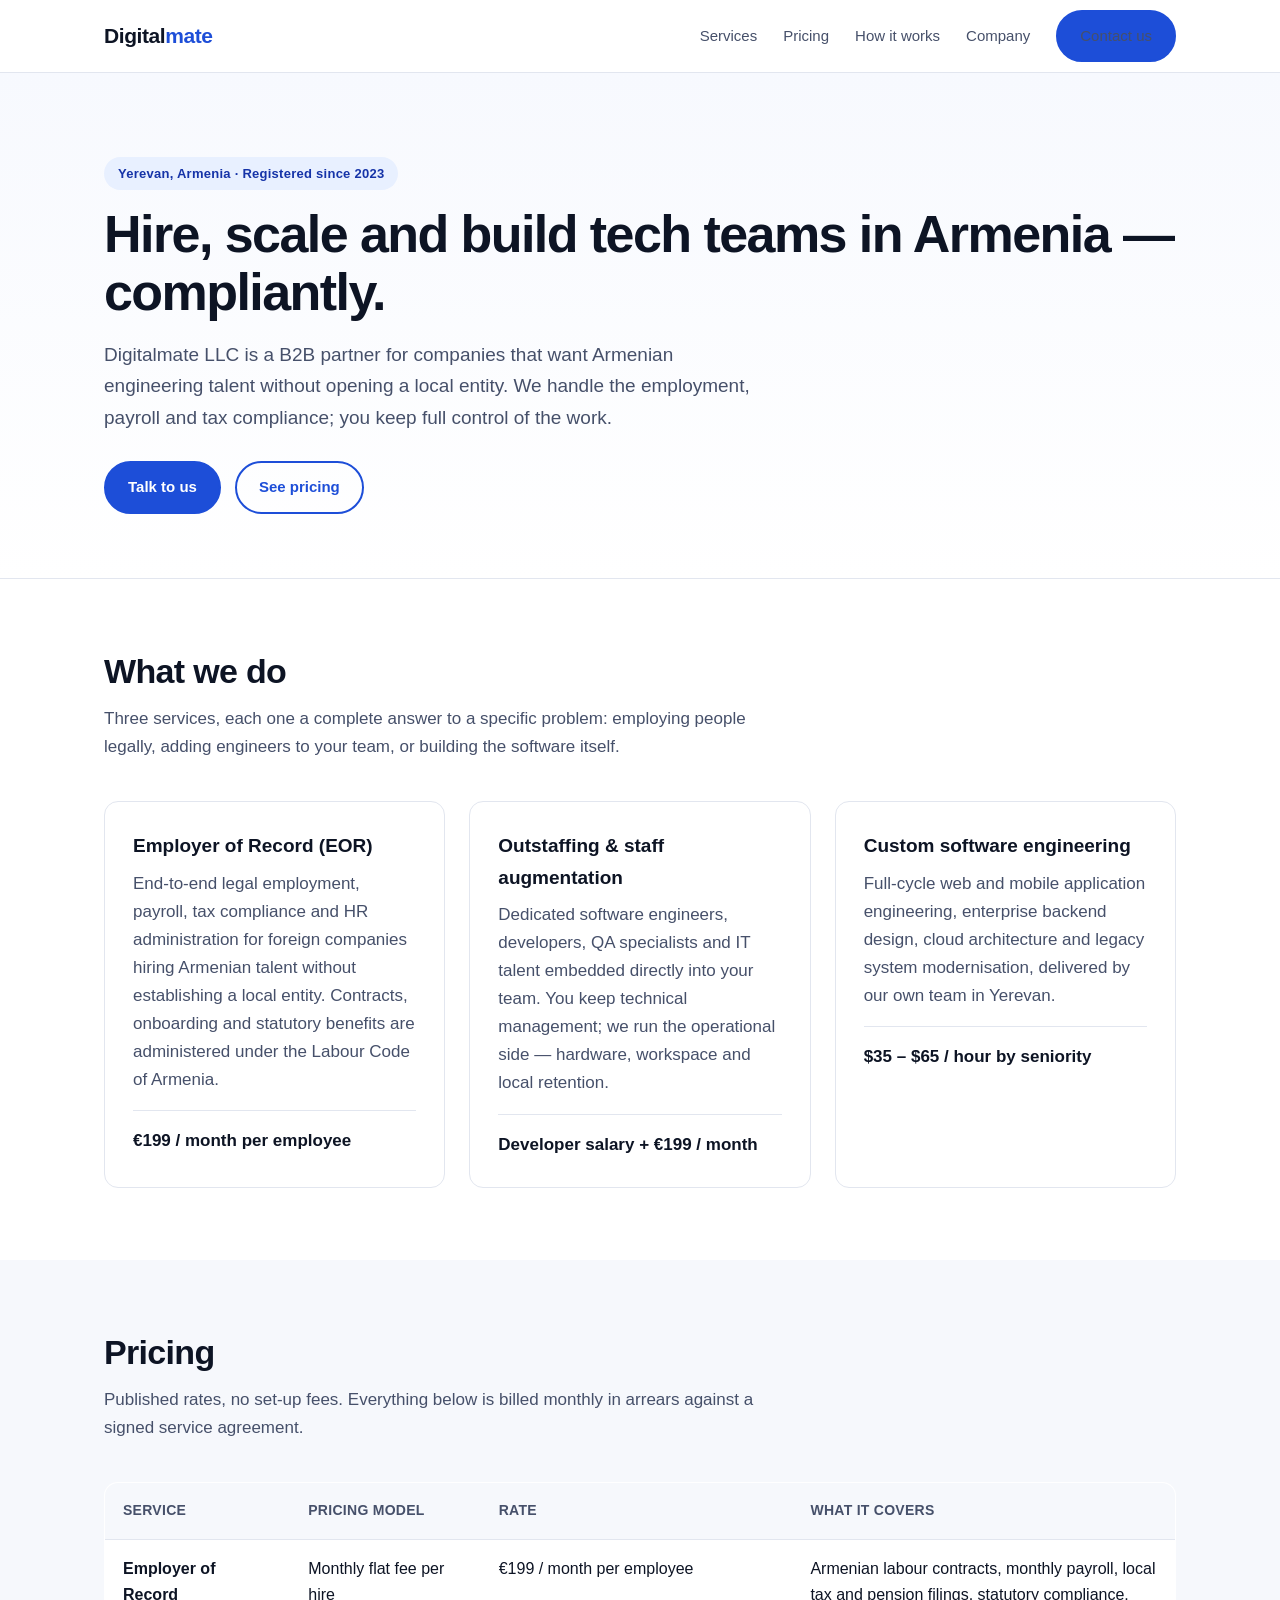
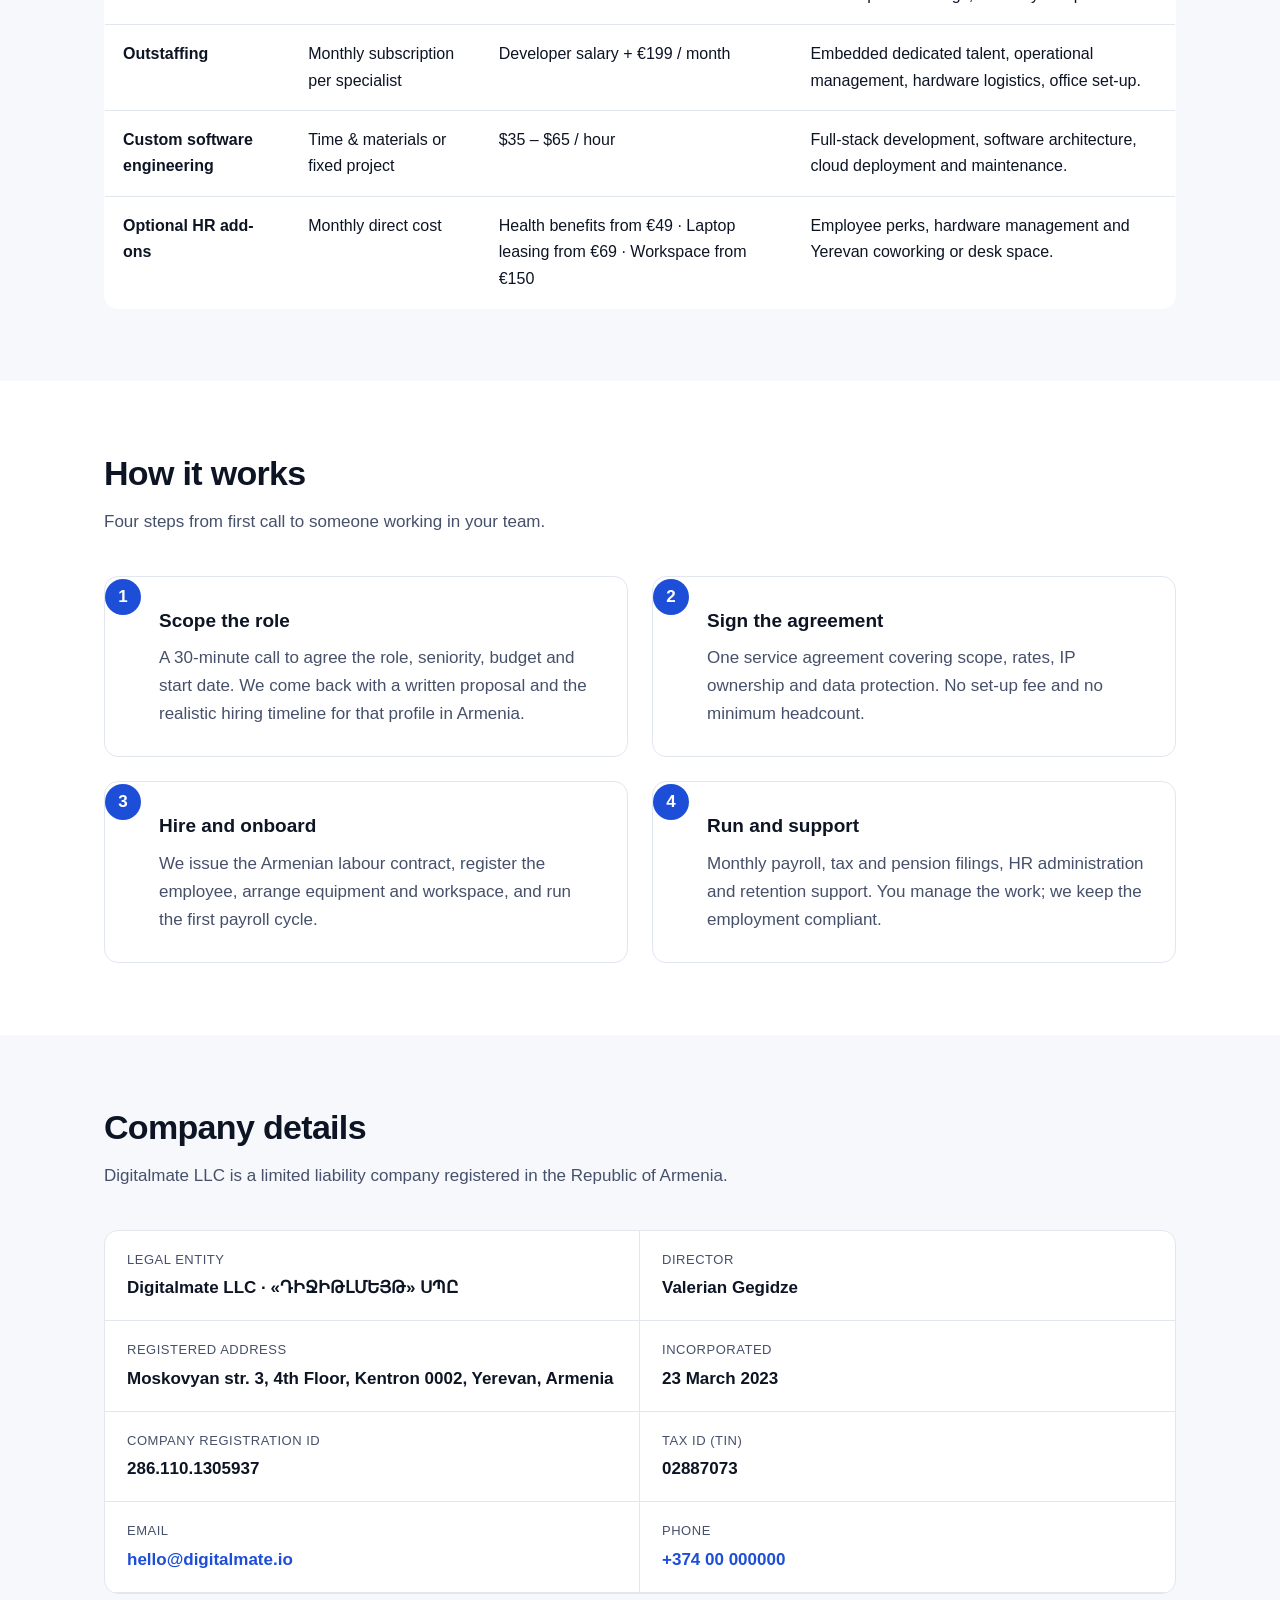
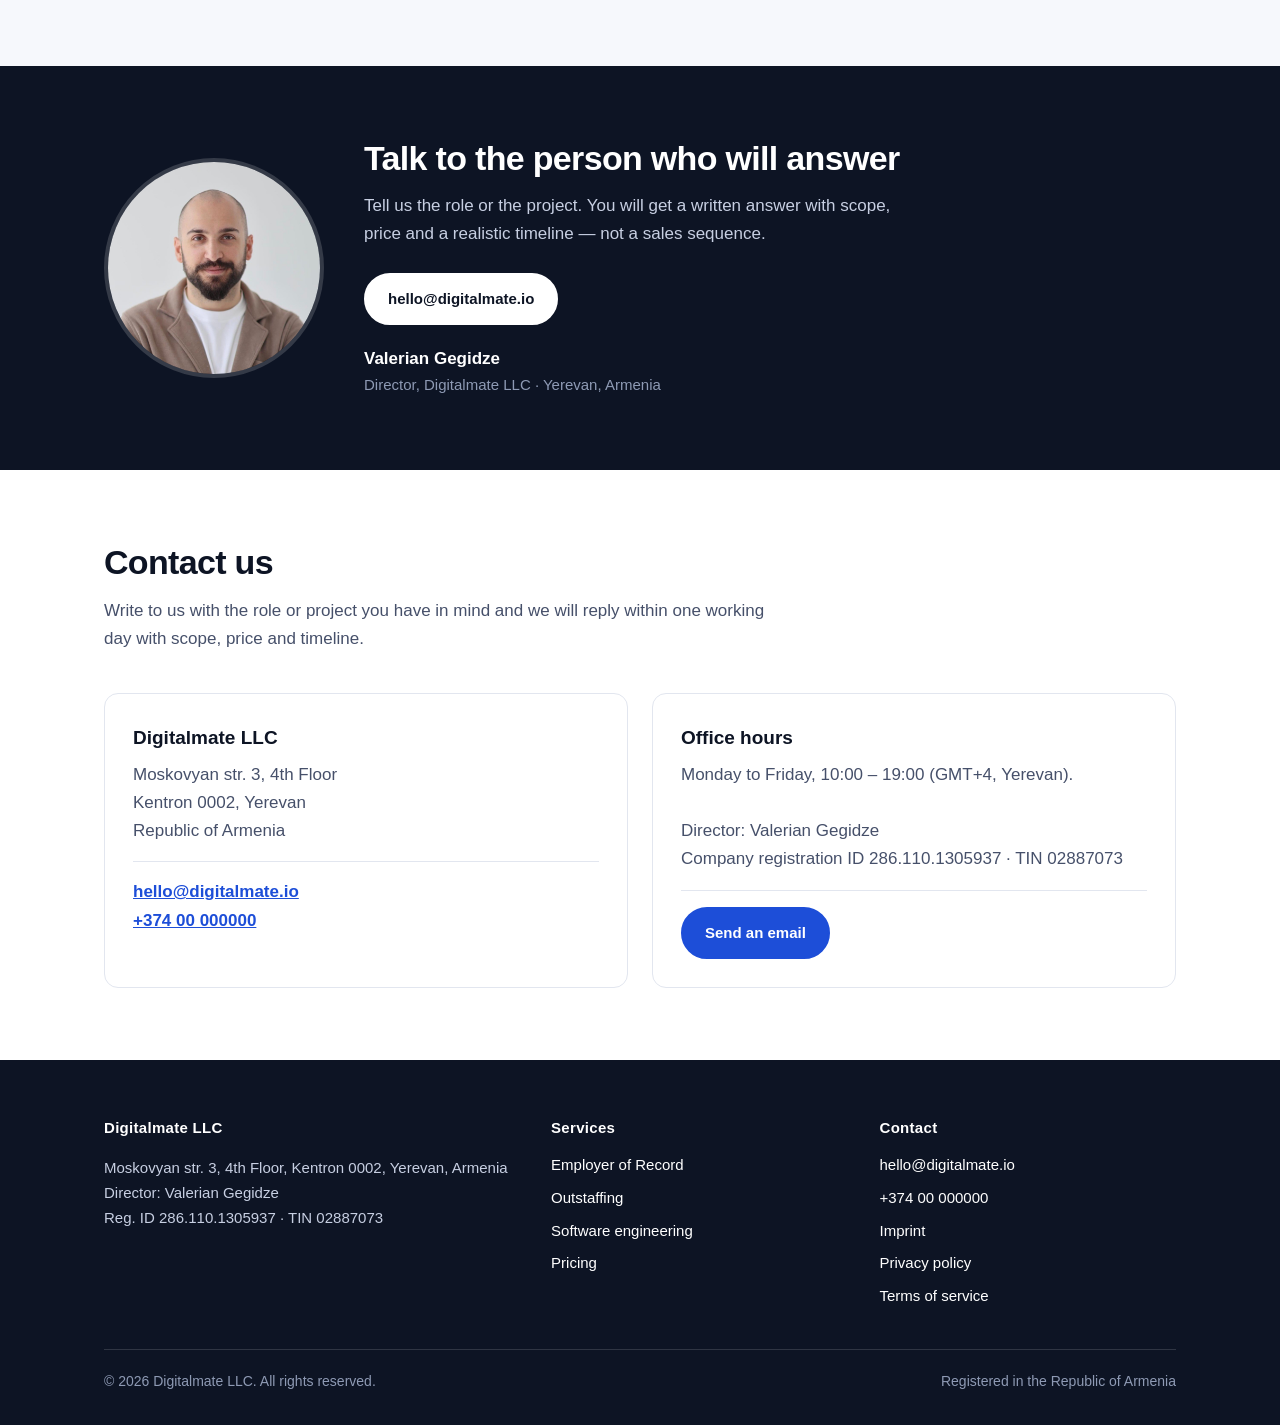
==== index.html @ 42991a8d "Digitalmate LLC website — preview build Static site: home (services, pricing, process, company detai" ====
<!DOCTYPE html>
<html lang="en">
<head>
<meta charset="utf-8">
<meta name="viewport" content="width=device-width, initial-scale=1">
<title>Digitalmate LLC — Hire and build tech teams in Armenia | EOR, outstaffing, software engineering</title>
<meta name="description" content="Digitalmate LLC is an Armenian B2B partner for Employer of Record, outstaffing and custom software engineering. Registered in Yerevan, Armenia. Reg. ID 286.110.1305937.">
<link rel="canonical" href="https://digitalmate.io/">
<meta property="og:title" content="Digitalmate LLC — Hire and build tech teams in Armenia">
<meta property="og:description" content="Employer of Record, outstaffing and custom software engineering from Yerevan, Armenia.">
<meta property="og:url" content="https://digitalmate.io/">
<meta property="og:type" content="website">
<!-- PREVIEW ONLY: remove the next line before the site goes live on digitalmate.io -->
<meta name="robots" content="noindex, nofollow">
<link rel="stylesheet" href="styles.css">
<script type="application/ld+json">
{
  "@context": "https://schema.org",
  "@type": "Organization",
  "name": "Digitalmate LLC",
  "alternateName": "«ԴԻՋԻԹԼՄԵՅԹ» ՍՊԸ",
  "url": "https://digitalmate.io/",
  "email": "hello@digitalmate.io",
  "telephone": "+374 00 000000",
  "taxID": "02887073",
  "foundingDate": "2023-03-23",
  "address": {
    "@type": "PostalAddress",
    "streetAddress": "Moskovyan str. 3, 4th Floor",
    "addressLocality": "Yerevan",
    "addressRegion": "Kentron",
    "postalCode": "0002",
    "addressCountry": "AM"
  },
  "founder": { "@type": "Person", "name": "Valerian Gegidze" }
}
</script>
</head>
<body>

<header class="site-header">
  <div class="wrap">
    <a class="logo" href="/">Digital<span>mate</span></a>
    <nav class="nav">
      <a href="#services">Services</a>
      <a href="#pricing">Pricing</a>
      <a href="#how">How it works</a>
      <a href="#company">Company</a>
      <a class="btn" href="#contact">Contact us</a>
    </nav>
  </div>
</header>

<main>

  <section class="hero">
    <div class="wrap">
      <span class="eyebrow">Yerevan, Armenia · Registered since 2023</span>
      <h1>Hire, scale and build tech teams in Armenia — compliantly.</h1>
      <p class="lede">
        Digitalmate LLC is a B2B partner for companies that want Armenian engineering talent without
        opening a local entity. We handle the employment, payroll and tax compliance; you keep full
        control of the work.
      </p>
      <div class="hero-actions">
        <a class="btn" href="#contact">Talk to us</a>
        <a class="btn btn-ghost" href="#pricing">See pricing</a>
      </div>
    </div>
  </section>

  <section id="services">
    <div class="wrap">
      <h2>What we do</h2>
      <p class="section-intro">
        Three services, each one a complete answer to a specific problem: employing people legally,
        adding engineers to your team, or building the software itself.
      </p>

      <div class="grid">
        <article class="card">
          <h3>Employer of Record (EOR)</h3>
          <p>
            End-to-end legal employment, payroll, tax compliance and HR administration for foreign
            companies hiring Armenian talent without establishing a local entity. Contracts,
            onboarding and statutory benefits are administered under the Labour Code of Armenia.
          </p>
          <span class="price">€199 / month per employee</span>
        </article>

        <article class="card">
          <h3>Outstaffing &amp; staff augmentation</h3>
          <p>
            Dedicated software engineers, developers, QA specialists and IT talent embedded directly
            into your team. You keep technical management; we run the operational side — hardware,
            workspace and local retention.
          </p>
          <span class="price">Developer salary + €199 / month</span>
        </article>

        <article class="card">
          <h3>Custom software engineering</h3>
          <p>
            Full-cycle web and mobile application engineering, enterprise backend design, cloud
            architecture and legacy system modernisation, delivered by our own team in Yerevan.
          </p>
          <span class="price">$35 – $65 / hour by seniority</span>
        </article>
      </div>
    </div>
  </section>

  <section id="pricing" class="soft">
    <div class="wrap">
      <h2>Pricing</h2>
      <p class="section-intro">
        Published rates, no set-up fees. Everything below is billed monthly in arrears against a
        signed service agreement.
      </p>

      <div class="table-scroll">
        <table>
          <thead>
            <tr>
              <th>Service</th>
              <th>Pricing model</th>
              <th>Rate</th>
              <th>What it covers</th>
            </tr>
          </thead>
          <tbody>
            <tr>
              <td><strong>Employer of Record</strong></td>
              <td>Monthly flat fee per hire</td>
              <td>€199 / month per employee</td>
              <td>Armenian labour contracts, monthly payroll, local tax and pension filings, statutory compliance.</td>
            </tr>
            <tr>
              <td><strong>Outstaffing</strong></td>
              <td>Monthly subscription per specialist</td>
              <td>Developer salary + €199 / month</td>
              <td>Embedded dedicated talent, operational management, hardware logistics, office set-up.</td>
            </tr>
            <tr>
              <td><strong>Custom software engineering</strong></td>
              <td>Time &amp; materials or fixed project</td>
              <td>$35 – $65 / hour</td>
              <td>Full-stack development, software architecture, cloud deployment and maintenance.</td>
            </tr>
            <tr>
              <td><strong>Optional HR add-ons</strong></td>
              <td>Monthly direct cost</td>
              <td>Health benefits from €49 · Laptop leasing from €69 · Workspace from €150</td>
              <td>Employee perks, hardware management and Yerevan coworking or desk space.</td>
            </tr>
          </tbody>
        </table>
      </div>
    </div>
  </section>

  <section id="how">
    <div class="wrap">
      <h2>How it works</h2>
      <p class="section-intro">Four steps from first call to someone working in your team.</p>

      <div class="grid grid-2 steps">
        <article class="card step">
          <h3>Scope the role</h3>
          <p>A 30-minute call to agree the role, seniority, budget and start date. We come back with a written proposal and the realistic hiring timeline for that profile in Armenia.</p>
        </article>
        <article class="card step">
          <h3>Sign the agreement</h3>
          <p>One service agreement covering scope, rates, IP ownership and data protection. No set-up fee and no minimum headcount.</p>
        </article>
        <article class="card step">
          <h3>Hire and onboard</h3>
          <p>We issue the Armenian labour contract, register the employee, arrange equipment and workspace, and run the first payroll cycle.</p>
        </article>
        <article class="card step">
          <h3>Run and support</h3>
          <p>Monthly payroll, tax and pension filings, HR administration and retention support. You manage the work; we keep the employment compliant.</p>
        </article>
      </div>
    </div>
  </section>

  <section id="company" class="soft">
    <div class="wrap">
      <h2>Company details</h2>
      <p class="section-intro">
        Digitalmate LLC is a limited liability company registered in the Republic of Armenia.
      </p>

      <div class="details">
        <div>
          <span class="label">Legal entity</span>
          <span class="value">Digitalmate LLC · «ԴԻՋԻԹԼՄԵՅԹ» ՍՊԸ</span>
        </div>
        <div>
          <span class="label">Director</span>
          <span class="value">Valerian Gegidze</span>
        </div>
        <div>
          <span class="label">Registered address</span>
          <span class="value">Moskovyan str. 3, 4th Floor, Kentron 0002, Yerevan, Armenia</span>
        </div>
        <div>
          <span class="label">Incorporated</span>
          <span class="value">23 March 2023</span>
        </div>
        <div>
          <span class="label">Company registration ID</span>
          <span class="value">286.110.1305937</span>
        </div>
        <div>
          <span class="label">Tax ID (TIN)</span>
          <span class="value">02887073</span>
        </div>
        <div>
          <span class="label">Email</span>
          <span class="value"><a href="mailto:hello@digitalmate.io">hello@digitalmate.io</a></span>
        </div>
        <div>
          <span class="label">Phone</span>
          <span class="value"><a href="tel:+37400000000">+374 00 000000</a></span>
        </div>
      </div>
    </div>
  </section>

  <section class="cta-band">
    <div class="wrap">
      <img class="cta-photo" src="images/valerian-gegidze.jpg"
           alt="Valerian Gegidze, Director of Digitalmate LLC" width="220" height="220">
      <div>
        <h2>Talk to the person who will answer</h2>
        <p>
          Tell us the role or the project. You will get a written answer with scope, price and a
          realistic timeline — not a sales sequence.
        </p>
        <a class="btn" href="mailto:hello@digitalmate.io">hello@digitalmate.io</a>
        <div class="cta-person">
          <strong>Valerian Gegidze</strong>
          Director, Digitalmate LLC · Yerevan, Armenia
        </div>
      </div>
    </div>
  </section>

  <section id="contact">
    <div class="wrap">
      <h2>Contact us</h2>
      <p class="section-intro">
        Write to us with the role or project you have in mind and we will reply within one working
        day with scope, price and timeline.
      </p>

      <div class="grid grid-2">
        <article class="card">
          <h3>Digitalmate LLC</h3>
          <p>
            Moskovyan str. 3, 4th Floor<br>
            Kentron 0002, Yerevan<br>
            Republic of Armenia
          </p>
          <span class="price">
            <a href="mailto:hello@digitalmate.io">hello@digitalmate.io</a><br>
            <a href="tel:+37400000000">+374 00 000000</a>
          </span>
        </article>
        <article class="card">
          <h3>Office hours</h3>
          <p>
            Monday to Friday, 10:00 – 19:00 (GMT+4, Yerevan).<br><br>
            Director: Valerian Gegidze<br>
            Company registration ID 286.110.1305937 · TIN 02887073
          </p>
          <span class="price"><a class="btn" href="mailto:hello@digitalmate.io">Send an email</a></span>
        </article>
      </div>
    </div>
  </section>

</main>

<footer class="site-footer">
  <div class="wrap">
    <div class="footer-grid">
      <div>
        <h4>Digitalmate LLC</h4>
        <p>
          Moskovyan str. 3, 4th Floor, Kentron 0002, Yerevan, Armenia<br>
          Director: Valerian Gegidze<br>
          Reg. ID 286.110.1305937 · TIN 02887073
        </p>
      </div>
      <div>
        <h4>Services</h4>
        <ul>
          <li><a href="#services">Employer of Record</a></li>
          <li><a href="#services">Outstaffing</a></li>
          <li><a href="#services">Software engineering</a></li>
          <li><a href="#pricing">Pricing</a></li>
        </ul>
      </div>
      <div>
        <h4>Contact</h4>
        <ul>
          <li><a href="mailto:hello@digitalmate.io">hello@digitalmate.io</a></li>
          <li><a href="tel:+37400000000">+374 00 000000</a></li>
          <li><a href="imprint.html">Imprint</a></li>
          <li><a href="privacy.html">Privacy policy</a></li>
          <li><a href="terms.html">Terms of service</a></li>
        </ul>
      </div>
    </div>
    <div class="footer-bottom">
      <span>© 2026 Digitalmate LLC. All rights reserved.</span>
      <span>Registered in the Republic of Armenia</span>
    </div>
  </div>
</footer>

</body>
</html>
---- styles.css ----
/* Digitalmate LLC — static site
   One stylesheet, no frameworks, no build step. */

:root {
  --ink: #0d1424;
  --ink-soft: #46506a;
  --line: #e2e6ef;
  --bg: #ffffff;
  --bg-soft: #f6f8fc;
  --brand: #1d4ed8;
  --brand-dark: #1533a8;
  --accent: #0ea5a3;
  --radius: 14px;
  --wrap: 1120px;
}

* { box-sizing: border-box; }

html { scroll-behavior: smooth; }

body {
  margin: 0;
  background: var(--bg);
  color: var(--ink);
  font-family: -apple-system, BlinkMacSystemFont, "Segoe UI", Roboto, Helvetica, Arial, sans-serif;
  font-size: 17px;
  line-height: 1.65;
  -webkit-font-smoothing: antialiased;
}

img { max-width: 100%; display: block; }

a { color: var(--brand); }

.wrap {
  max-width: var(--wrap);
  margin: 0 auto;
  padding: 0 24px;
}

/* ---------- header ---------- */
.site-header {
  position: sticky;
  top: 0;
  z-index: 50;
  background: rgba(255, 255, 255, 0.94);
  backdrop-filter: saturate(180%) blur(8px);
  border-bottom: 1px solid var(--line);
}

.site-header .wrap {
  display: flex;
  align-items: center;
  justify-content: space-between;
  gap: 16px;
  min-height: 72px;
}

.logo {
  font-size: 21px;
  font-weight: 700;
  letter-spacing: -0.02em;
  color: var(--ink);
  text-decoration: none;
}

.logo span { color: var(--brand); }

.nav {
  display: flex;
  align-items: center;
  gap: 26px;
  flex-wrap: wrap;
}

.nav a {
  color: var(--ink-soft);
  text-decoration: none;
  font-size: 15px;
  font-weight: 500;
}

.nav a:hover { color: var(--ink); }

.btn {
  display: inline-block;
  padding: 12px 22px;
  border-radius: 999px;
  background: var(--brand);
  color: #fff;
  font-weight: 600;
  font-size: 15px;
  text-decoration: none;
  border: 2px solid var(--brand);
  transition: background .2s ease, border-color .2s ease;
}

.btn:hover { background: var(--brand-dark); border-color: var(--brand-dark); }

.btn-ghost {
  background: transparent;
  color: var(--brand);
}

.btn-ghost:hover { background: var(--bg-soft); color: var(--brand-dark); }

/* ---------- hero ---------- */
.hero {
  padding: 84px 0 64px;
  background: linear-gradient(180deg, #f7f9fe 0%, #ffffff 100%);
  border-bottom: 1px solid var(--line);
}

.hero h1 {
  margin: 0 0 18px;
  font-size: clamp(34px, 5vw, 52px);
  line-height: 1.1;
  letter-spacing: -0.03em;
}

.hero p.lede {
  margin: 0 0 28px;
  max-width: 660px;
  font-size: 19px;
  color: var(--ink-soft);
}

.hero-actions { display: flex; gap: 14px; flex-wrap: wrap; }

.eyebrow {
  display: inline-block;
  margin-bottom: 16px;
  padding: 6px 14px;
  border-radius: 999px;
  background: #e8f0ff;
  color: var(--brand-dark);
  font-size: 13px;
  font-weight: 600;
  letter-spacing: .02em;
}

/* ---------- sections ---------- */
section { padding: 72px 0; }

section.soft { background: var(--bg-soft); }

h2 {
  margin: 0 0 14px;
  font-size: clamp(26px, 3.4vw, 34px);
  line-height: 1.2;
  letter-spacing: -0.02em;
}

h3 { margin: 0 0 8px; font-size: 19px; }

.section-intro {
  max-width: 680px;
  color: var(--ink-soft);
  margin: 0 0 40px;
}

.grid {
  display: grid;
  gap: 24px;
  grid-template-columns: repeat(3, 1fr);
}

.grid-2 { grid-template-columns: repeat(2, 1fr); }

.card {
  background: #fff;
  border: 1px solid var(--line);
  border-radius: var(--radius);
  padding: 28px;
}

.card p { color: var(--ink-soft); margin: 0; }

.card .price {
  display: block;
  margin-top: 16px;
  padding-top: 16px;
  border-top: 1px solid var(--line);
  font-weight: 600;
  color: var(--ink);
}

.steps { counter-reset: step; }

.step { position: relative; padding-left: 54px; }

.step::before {
  counter-increment: step;
  content: counter(step);
  position: absolute;
  left: 0;
  top: 2px;
  width: 36px;
  height: 36px;
  border-radius: 50%;
  background: var(--brand);
  color: #fff;
  font-weight: 700;
  display: flex;
  align-items: center;
  justify-content: center;
}

/* ---------- pricing table ---------- */
.table-scroll { overflow-x: auto; }

table {
  width: 100%;
  border-collapse: collapse;
  min-width: 620px;
  background: #fff;
  border: 1px solid var(--line);
  border-radius: var(--radius);
  overflow: hidden;
}

th, td {
  text-align: left;
  padding: 16px 18px;
  border-bottom: 1px solid var(--line);
  vertical-align: top;
  font-size: 16px;
}

th { background: var(--bg-soft); font-size: 14px; letter-spacing: .02em; text-transform: uppercase; color: var(--ink-soft); }

tr:last-child td { border-bottom: none; }

/* ---------- company details ---------- */
.details {
  display: grid;
  gap: 0;
  grid-template-columns: repeat(2, 1fr);
  border: 1px solid var(--line);
  border-radius: var(--radius);
  overflow: hidden;
  background: #fff;
}

.details div {
  padding: 18px 22px;
  border-bottom: 1px solid var(--line);
  border-right: 1px solid var(--line);
}

.details div:nth-child(2n) { border-right: none; }

.details dt, .details .label {
  display: block;
  font-size: 13px;
  text-transform: uppercase;
  letter-spacing: .04em;
  color: var(--ink-soft);
  margin-bottom: 4px;
}

.details .value { font-weight: 600; }

.details a { text-decoration: none; }

/* ---------- CTA band with portrait ---------- */
.cta-band {
  background: var(--ink);
  color: #fff;
}

.cta-band .wrap {
  display: grid;
  grid-template-columns: 220px 1fr;
  gap: 40px;
  align-items: center;
}

.cta-band h2 { color: #fff; }

.cta-band p {
  color: #c7cfe2;
  max-width: 560px;
  margin: 0 0 24px;
}

.cta-photo {
  width: 220px;
  height: 220px;
  border-radius: 50%;
  object-fit: cover;
  border: 4px solid rgba(255, 255, 255, .16);
}

.cta-person {
  margin-top: 20px;
  font-size: 15px;
  color: #8e9ab4;
}

.cta-person strong { color: #fff; display: block; font-size: 17px; }

.cta-band .btn { border-color: #fff; background: #fff; color: var(--ink); }
.cta-band .btn:hover { background: #e8f0ff; border-color: #e8f0ff; color: var(--ink); }

@media (max-width: 760px) {
  .cta-band .wrap { grid-template-columns: 1fr; text-align: left; }
  .cta-photo { width: 150px; height: 150px; }
}

/* ---------- footer ---------- */
.site-footer {
  background: var(--ink);
  color: #c7cfe2;
  padding: 56px 0 32px;
  font-size: 15px;
}

.site-footer a { color: #fff; text-decoration: none; }
.site-footer a:hover { text-decoration: underline; }

.footer-grid {
  display: grid;
  grid-template-columns: 1.4fr 1fr 1fr;
  gap: 32px;
  margin-bottom: 32px;
}

.site-footer h4 {
  margin: 0 0 12px;
  color: #fff;
  font-size: 15px;
  letter-spacing: .02em;
}

.site-footer ul { list-style: none; margin: 0; padding: 0; }
.site-footer li { margin-bottom: 8px; }

.footer-bottom {
  border-top: 1px solid rgba(255, 255, 255, .14);
  padding-top: 20px;
  display: flex;
  justify-content: space-between;
  gap: 16px;
  flex-wrap: wrap;
  font-size: 14px;
  color: #8e9ab4;
}

/* ---------- legal pages ---------- */
.page-head {
  padding: 56px 0 24px;
  border-bottom: 1px solid var(--line);
  background: var(--bg-soft);
}

.prose { max-width: 760px; }
.prose h2 { margin-top: 40px; font-size: 24px; }
.prose p, .prose li { color: var(--ink-soft); }

/* ---------- responsive ---------- */
@media (max-width: 900px) {
  .grid, .grid-2 { grid-template-columns: 1fr; }
  .footer-grid { grid-template-columns: 1fr; }
  .details { grid-template-columns: 1fr; }
  .details div { border-right: none; }
  section { padding: 56px 0; }
  .hero { padding: 56px 0 44px; }
  .nav { gap: 16px; }
  .nav .btn { padding: 10px 16px; }
}

@media (max-width: 560px) {
  .site-header .wrap { flex-direction: column; align-items: flex-start; padding-top: 12px; padding-bottom: 12px; }
  body { font-size: 16px; }
}
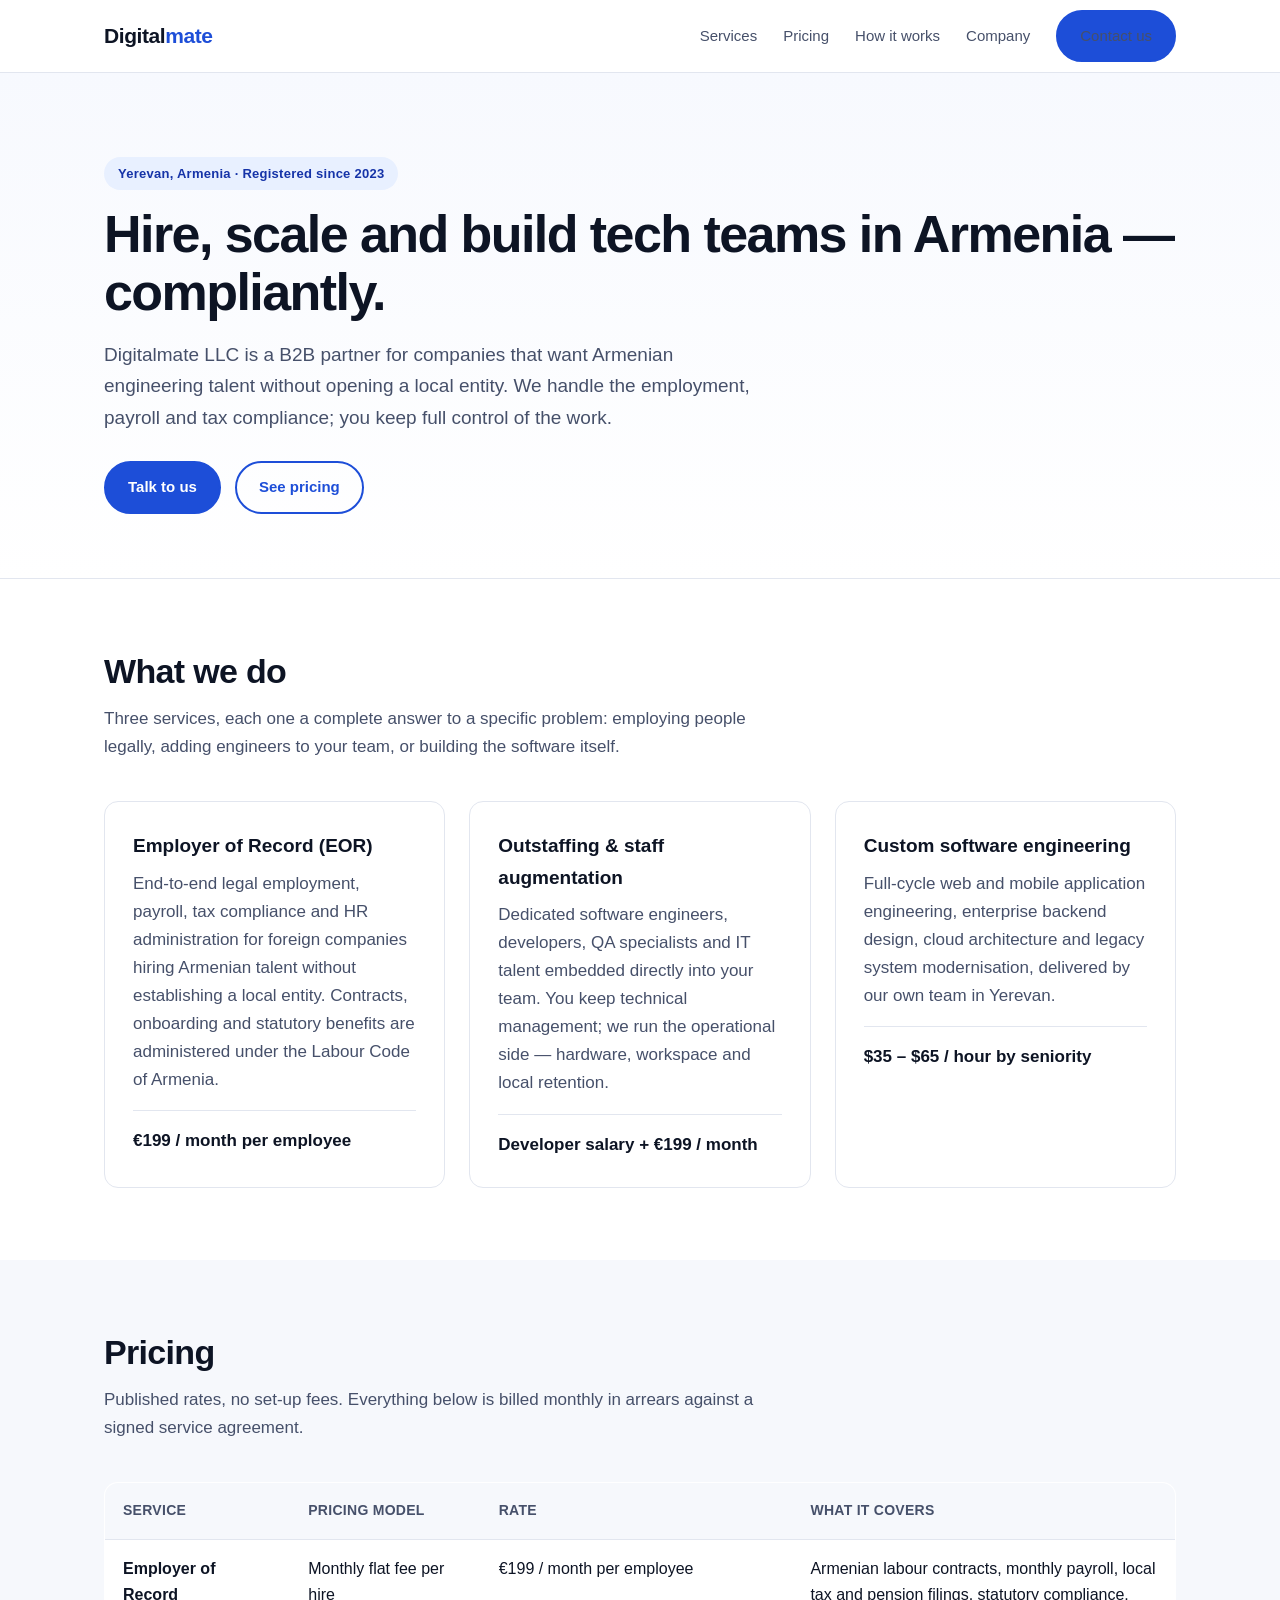
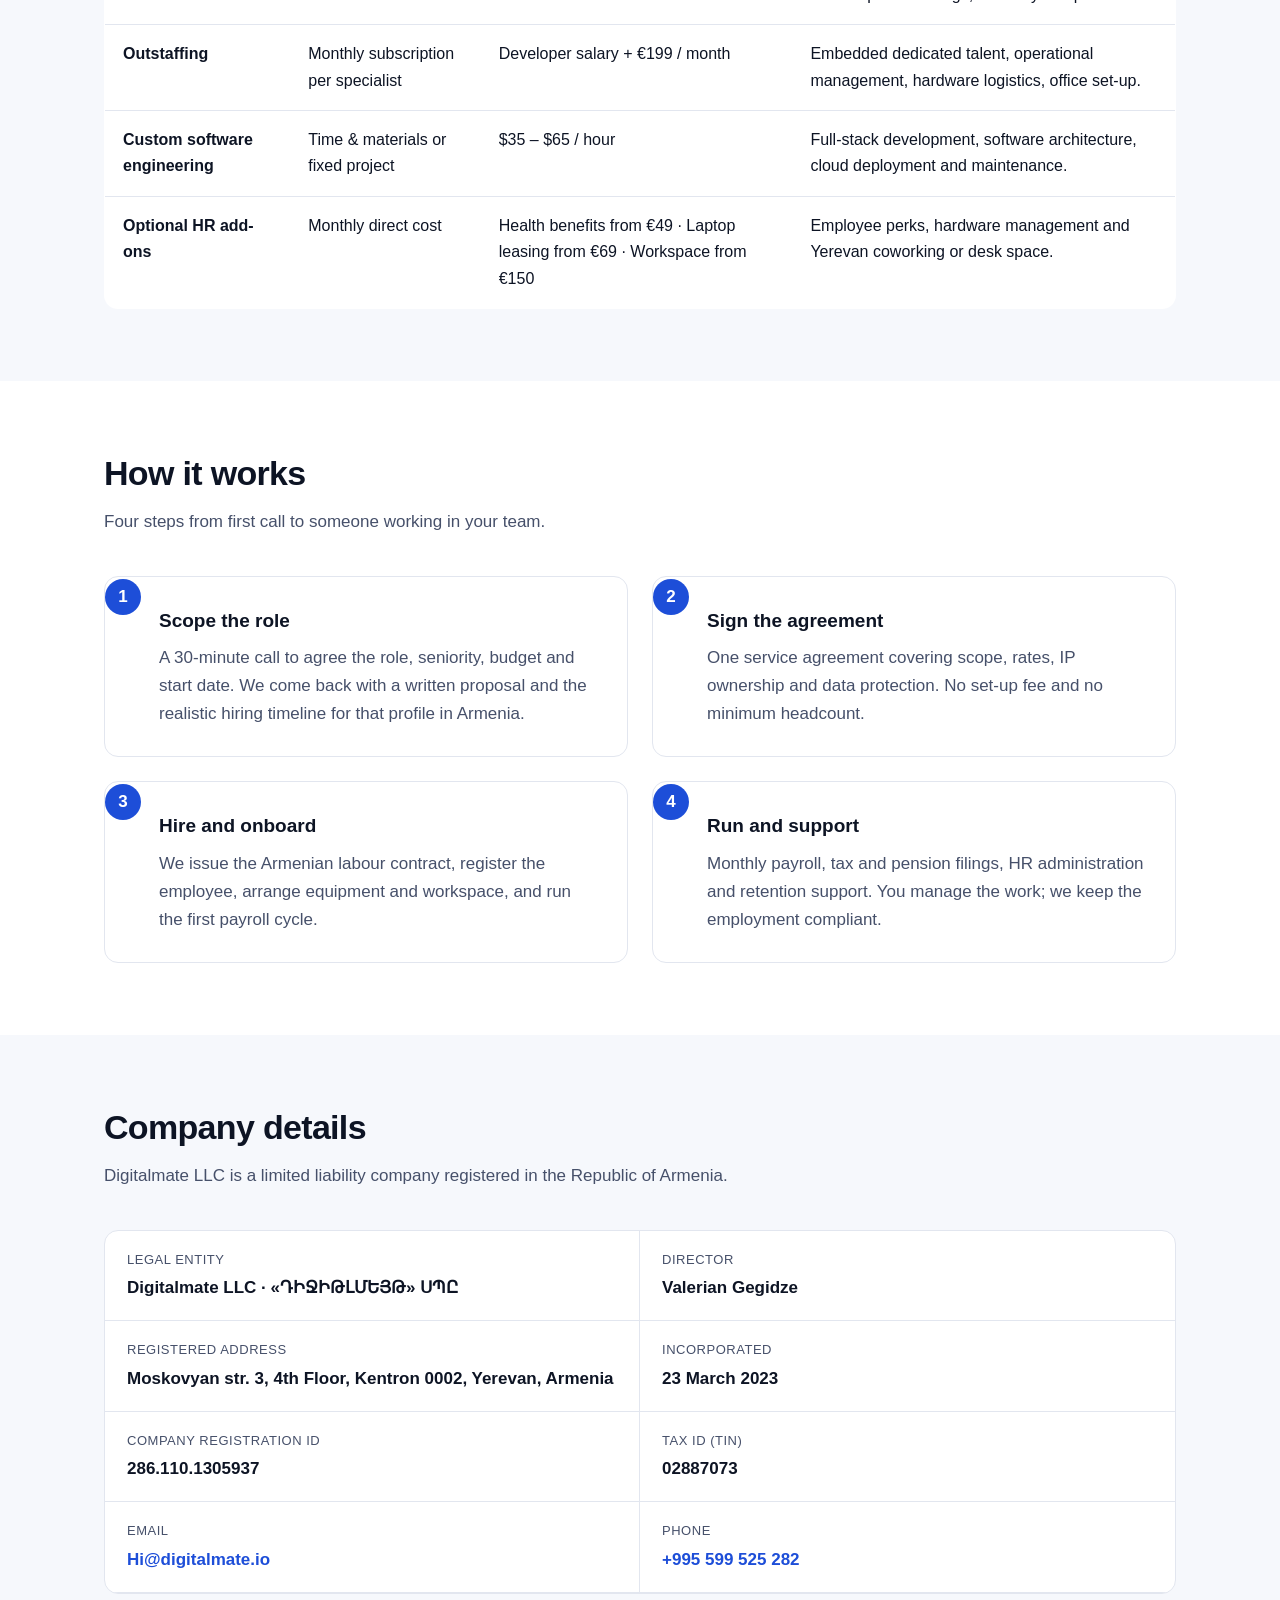
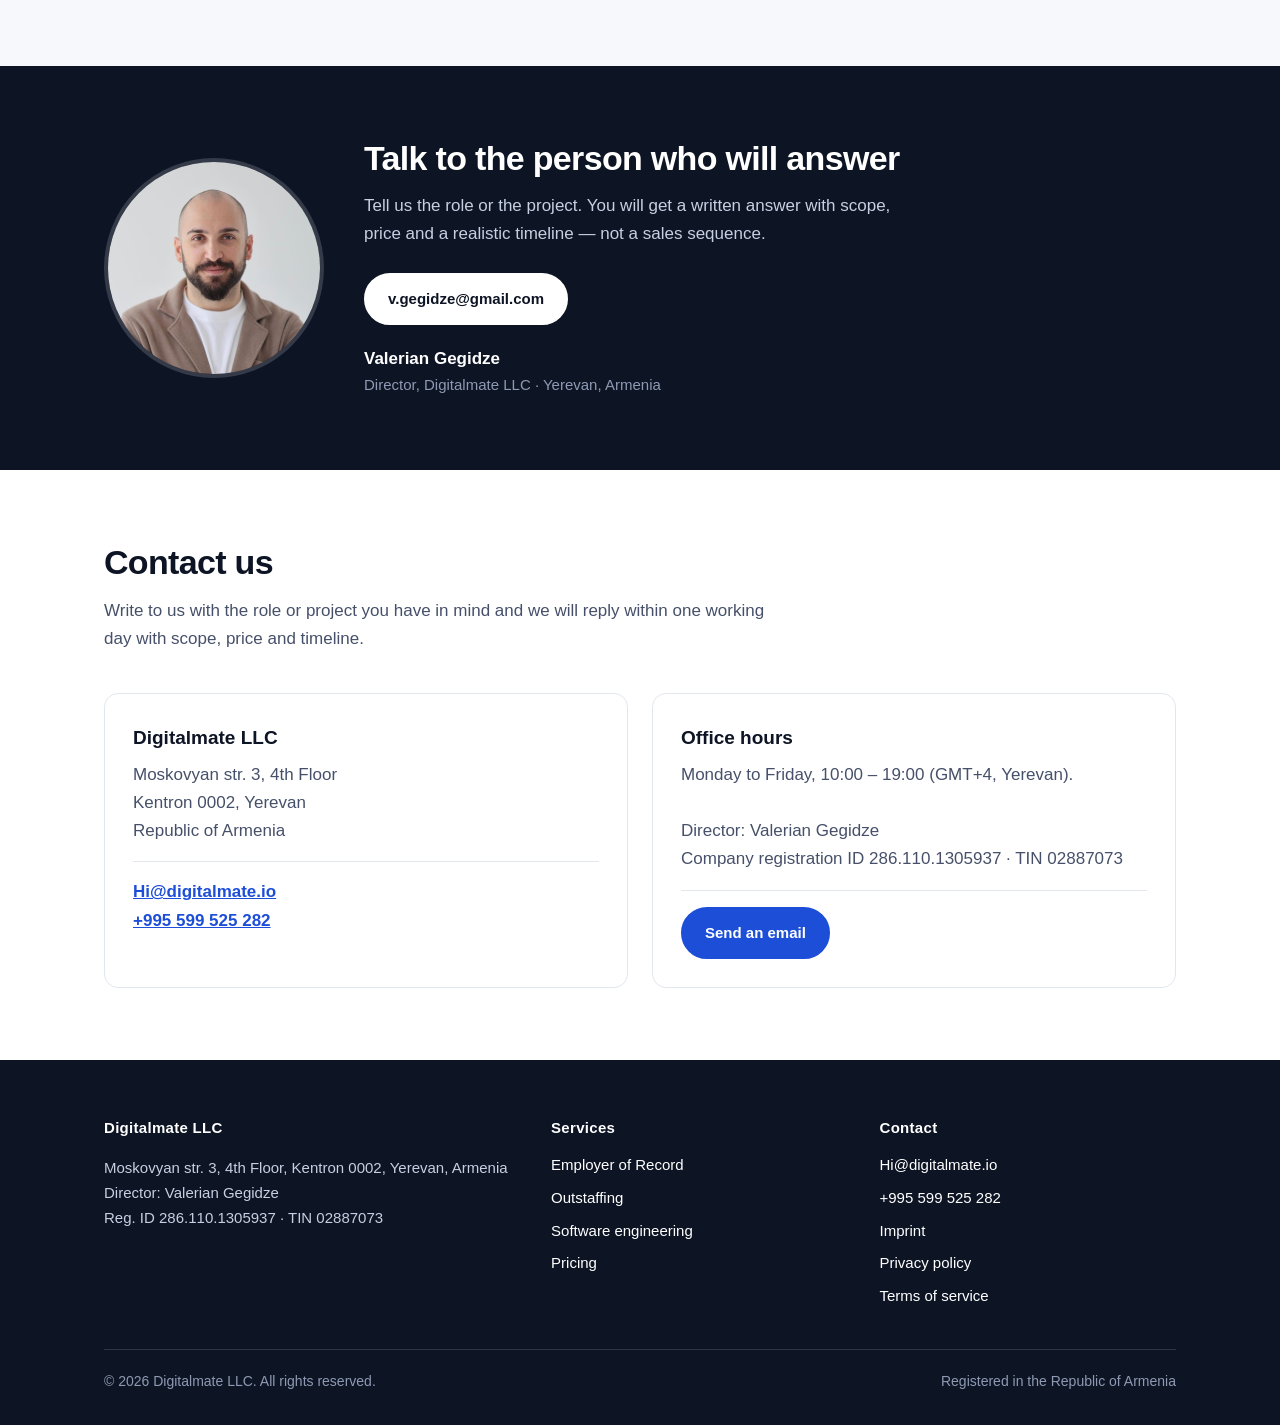
==== commit 8aebffa3: "Add real contact details Company: Hi@digitalmate.io, +995 599 525 282 on every page. CTA band uses v" ====
--- a/index.html
+++ b/index.html
@@ -20,8 +20,8 @@
   "name": "Digitalmate LLC",
   "alternateName": "«ԴԻՋԻԹԼՄԵՅԹ» ՍՊԸ",
   "url": "https://digitalmate.io/",
-  "email": "hello@digitalmate.io",
-  "telephone": "+374 00 000000",
+  "email": "Hi@digitalmate.io",
+  "telephone": "+995 599 525 282",
   "taxID": "02887073",
   "foundingDate": "2023-03-23",
   "address": {
@@ -219,11 +219,11 @@
         </div>
         <div>
           <span class="label">Email</span>
-          <span class="value"><a href="mailto:hello@digitalmate.io">hello@digitalmate.io</a></span>
+          <span class="value"><a href="mailto:Hi@digitalmate.io">Hi@digitalmate.io</a></span>
         </div>
         <div>
           <span class="label">Phone</span>
-          <span class="value"><a href="tel:+37400000000">+374 00 000000</a></span>
+          <span class="value"><a href="tel:+995599525282">+995 599 525 282</a></span>
         </div>
       </div>
     </div>
@@ -239,7 +239,7 @@
           Tell us the role or the project. You will get a written answer with scope, price and a
           realistic timeline — not a sales sequence.
         </p>
-        <a class="btn" href="mailto:hello@digitalmate.io">hello@digitalmate.io</a>
+        <a class="btn" href="mailto:v.gegidze@gmail.com">v.gegidze@gmail.com</a>
         <div class="cta-person">
           <strong>Valerian Gegidze</strong>
           Director, Digitalmate LLC · Yerevan, Armenia
@@ -265,8 +265,8 @@
             Republic of Armenia
           </p>
           <span class="price">
-            <a href="mailto:hello@digitalmate.io">hello@digitalmate.io</a><br>
-            <a href="tel:+37400000000">+374 00 000000</a>
+            <a href="mailto:Hi@digitalmate.io">Hi@digitalmate.io</a><br>
+            <a href="tel:+995599525282">+995 599 525 282</a>
           </span>
         </article>
         <article class="card">
@@ -276,7 +276,7 @@
             Director: Valerian Gegidze<br>
             Company registration ID 286.110.1305937 · TIN 02887073
           </p>
-          <span class="price"><a class="btn" href="mailto:hello@digitalmate.io">Send an email</a></span>
+          <span class="price"><a class="btn" href="mailto:Hi@digitalmate.io">Send an email</a></span>
         </article>
       </div>
     </div>
@@ -307,8 +307,8 @@
       <div>
         <h4>Contact</h4>
         <ul>
-          <li><a href="mailto:hello@digitalmate.io">hello@digitalmate.io</a></li>
-          <li><a href="tel:+37400000000">+374 00 000000</a></li>
+          <li><a href="mailto:Hi@digitalmate.io">Hi@digitalmate.io</a></li>
+          <li><a href="tel:+995599525282">+995 599 525 282</a></li>
           <li><a href="imprint.html">Imprint</a></li>
           <li><a href="privacy.html">Privacy policy</a></li>
           <li><a href="terms.html">Terms of service</a></li>
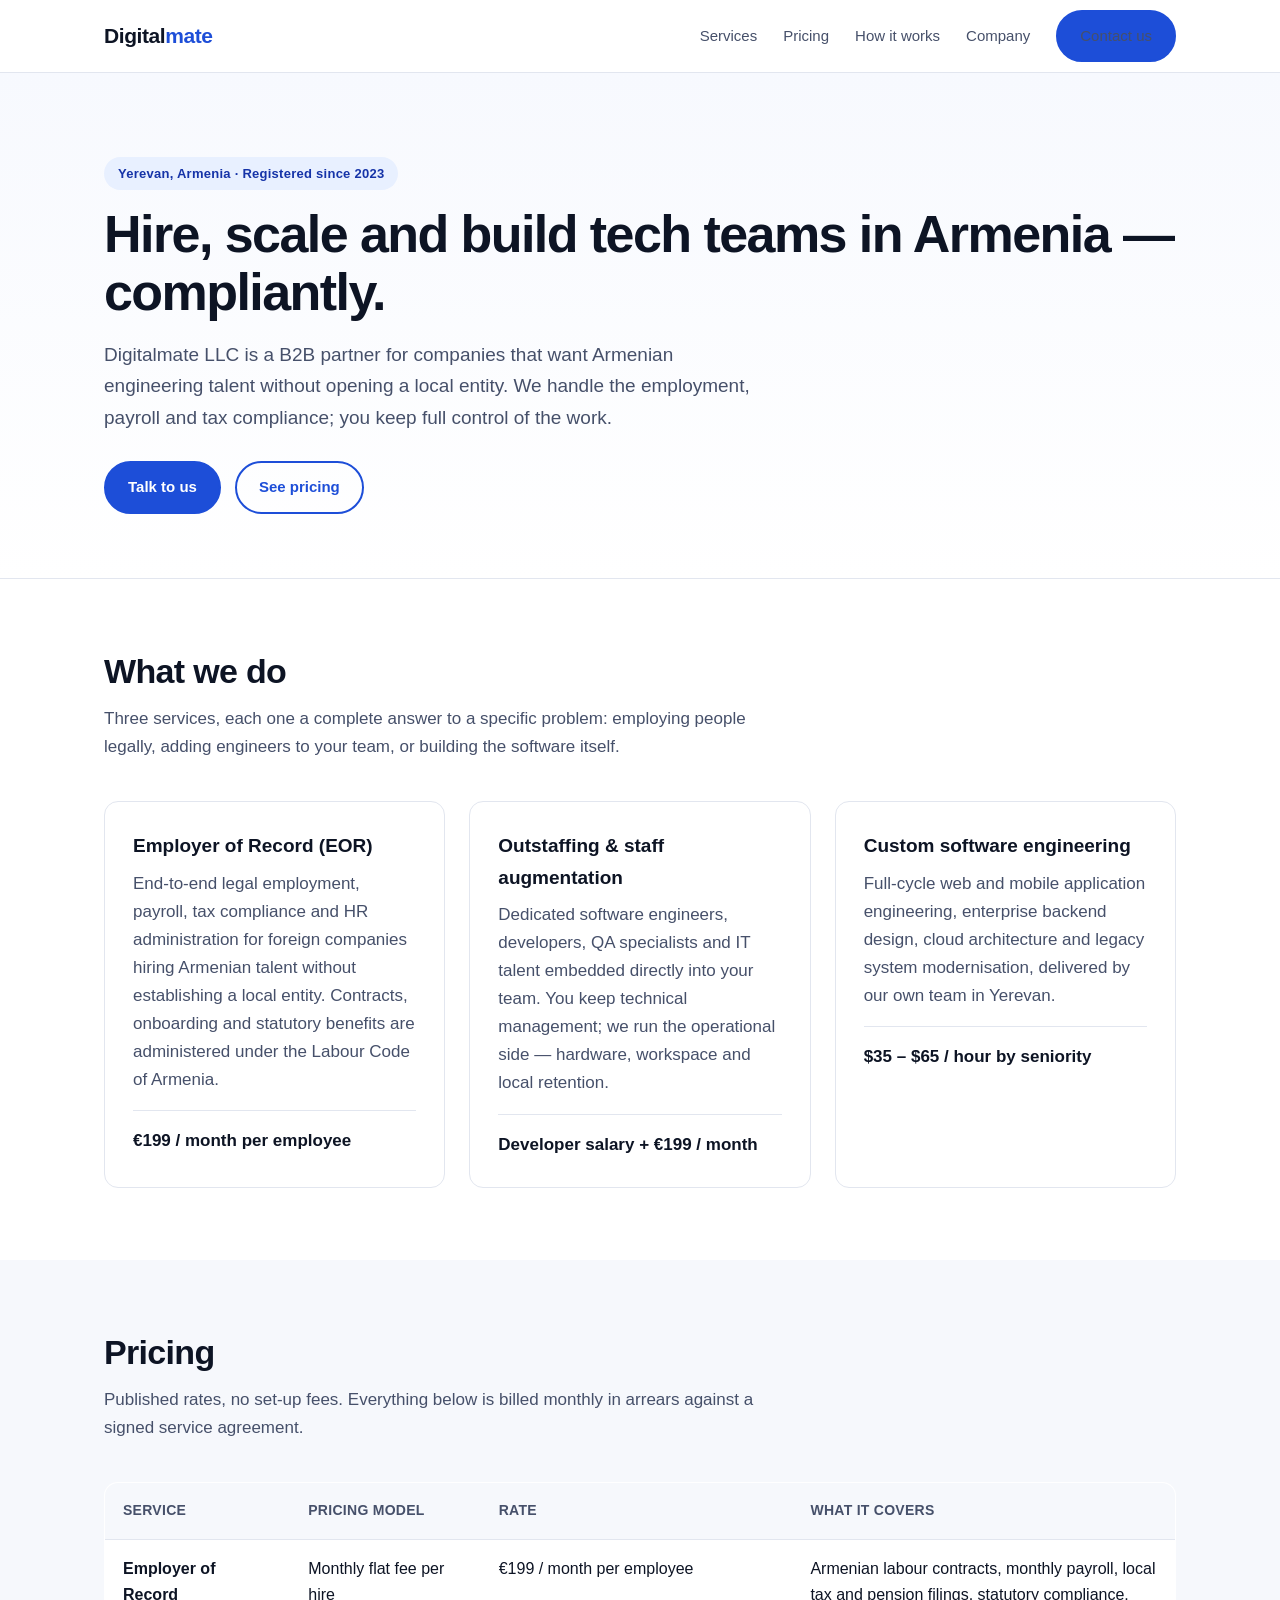
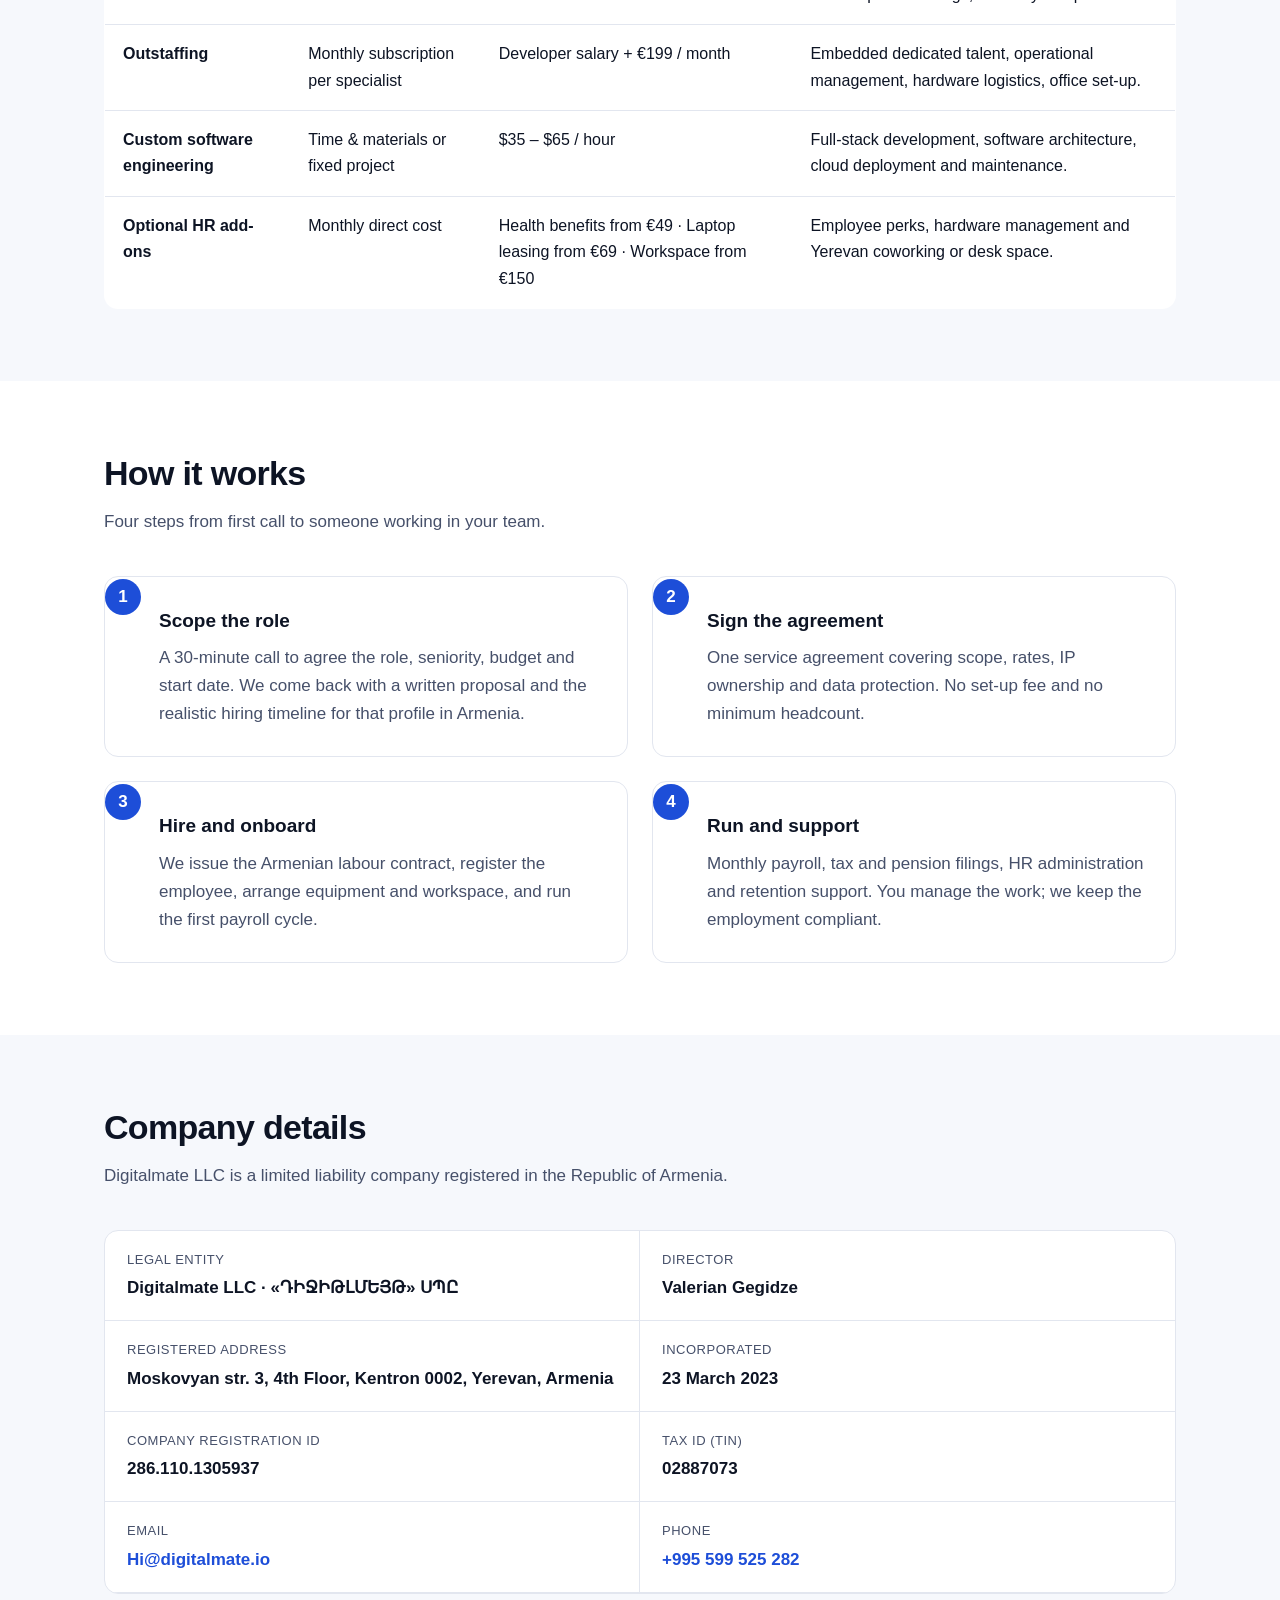
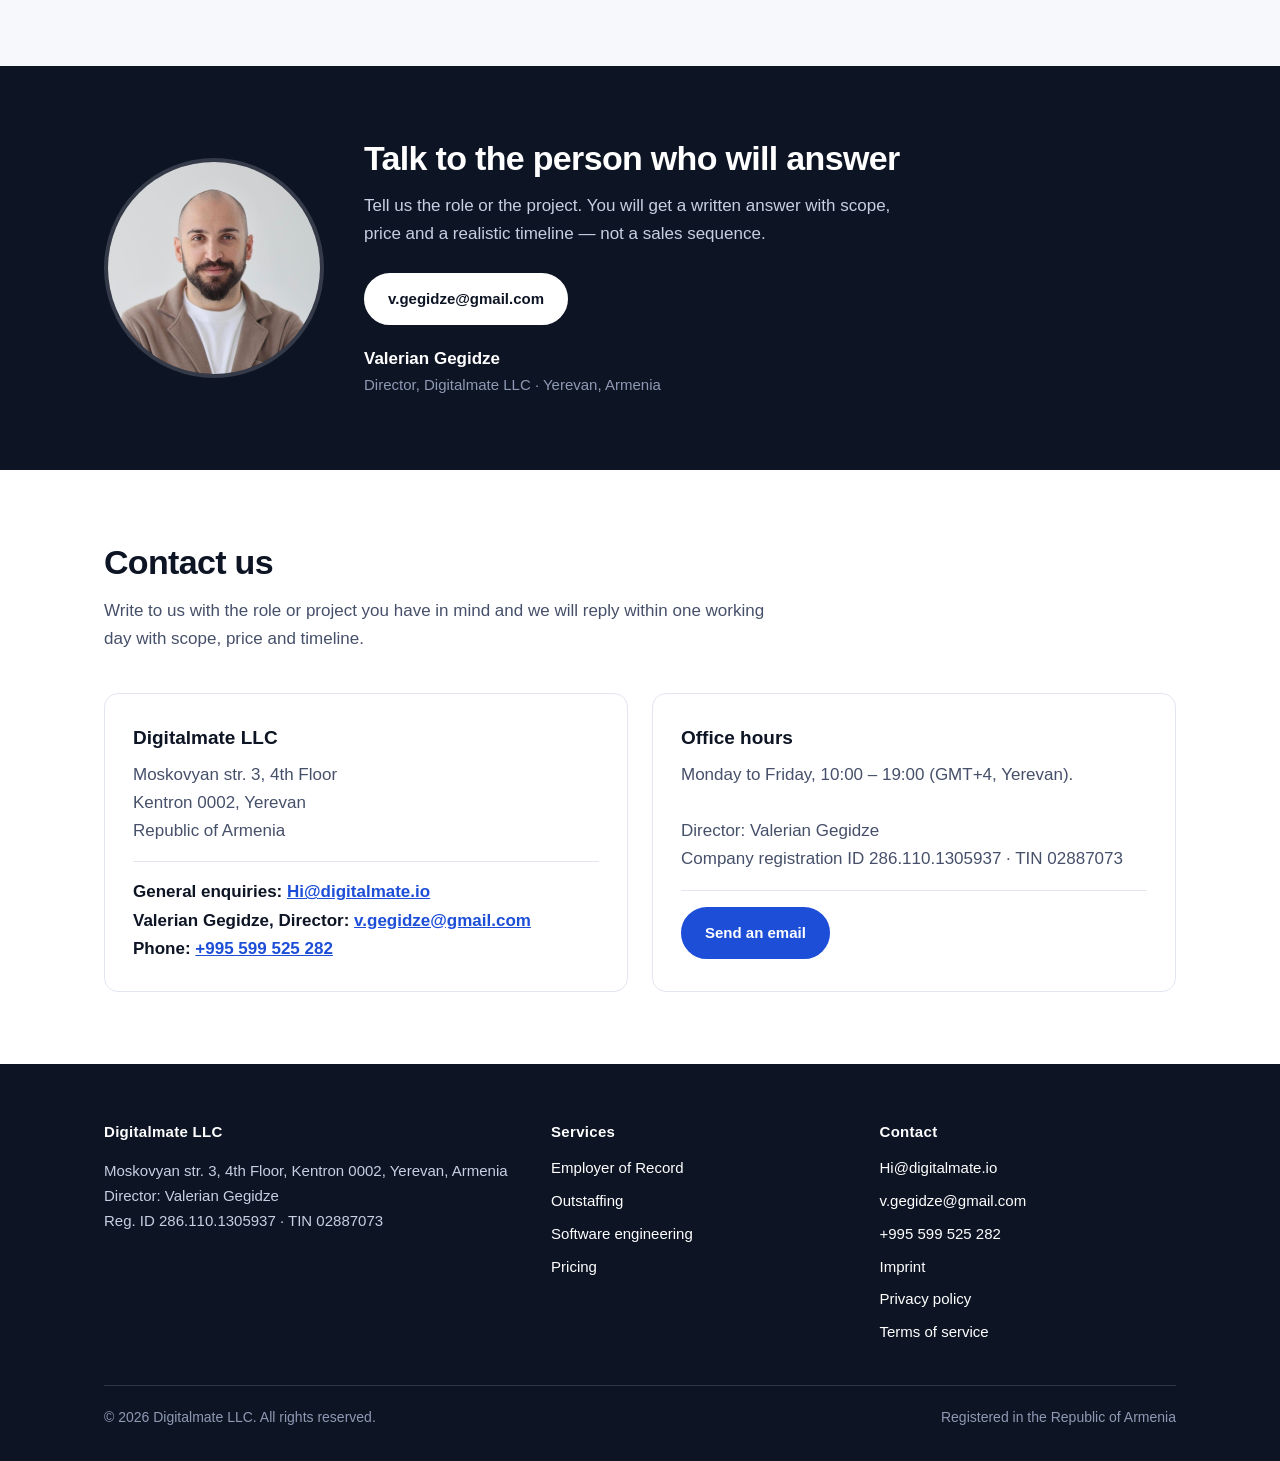
==== commit 3dac9409: "Show both email addresses in contact and footers Co-Authored-By: Claude Opus 5 <noreply@anthropic.co" ====
--- a/index.html
+++ b/index.html
@@ -265,8 +265,9 @@
             Republic of Armenia
           </p>
           <span class="price">
-            <a href="mailto:Hi@digitalmate.io">Hi@digitalmate.io</a><br>
-            <a href="tel:+995599525282">+995 599 525 282</a>
+            General enquiries: <a href="mailto:Hi@digitalmate.io">Hi@digitalmate.io</a><br>
+            Valerian Gegidze, Director: <a href="mailto:v.gegidze@gmail.com">v.gegidze@gmail.com</a><br>
+            Phone: <a href="tel:+995599525282">+995 599 525 282</a>
           </span>
         </article>
         <article class="card">
@@ -308,6 +309,7 @@
         <h4>Contact</h4>
         <ul>
           <li><a href="mailto:Hi@digitalmate.io">Hi@digitalmate.io</a></li>
+          <li><a href="mailto:v.gegidze@gmail.com">v.gegidze@gmail.com</a></li>
           <li><a href="tel:+995599525282">+995 599 525 282</a></li>
           <li><a href="imprint.html">Imprint</a></li>
           <li><a href="privacy.html">Privacy policy</a></li>
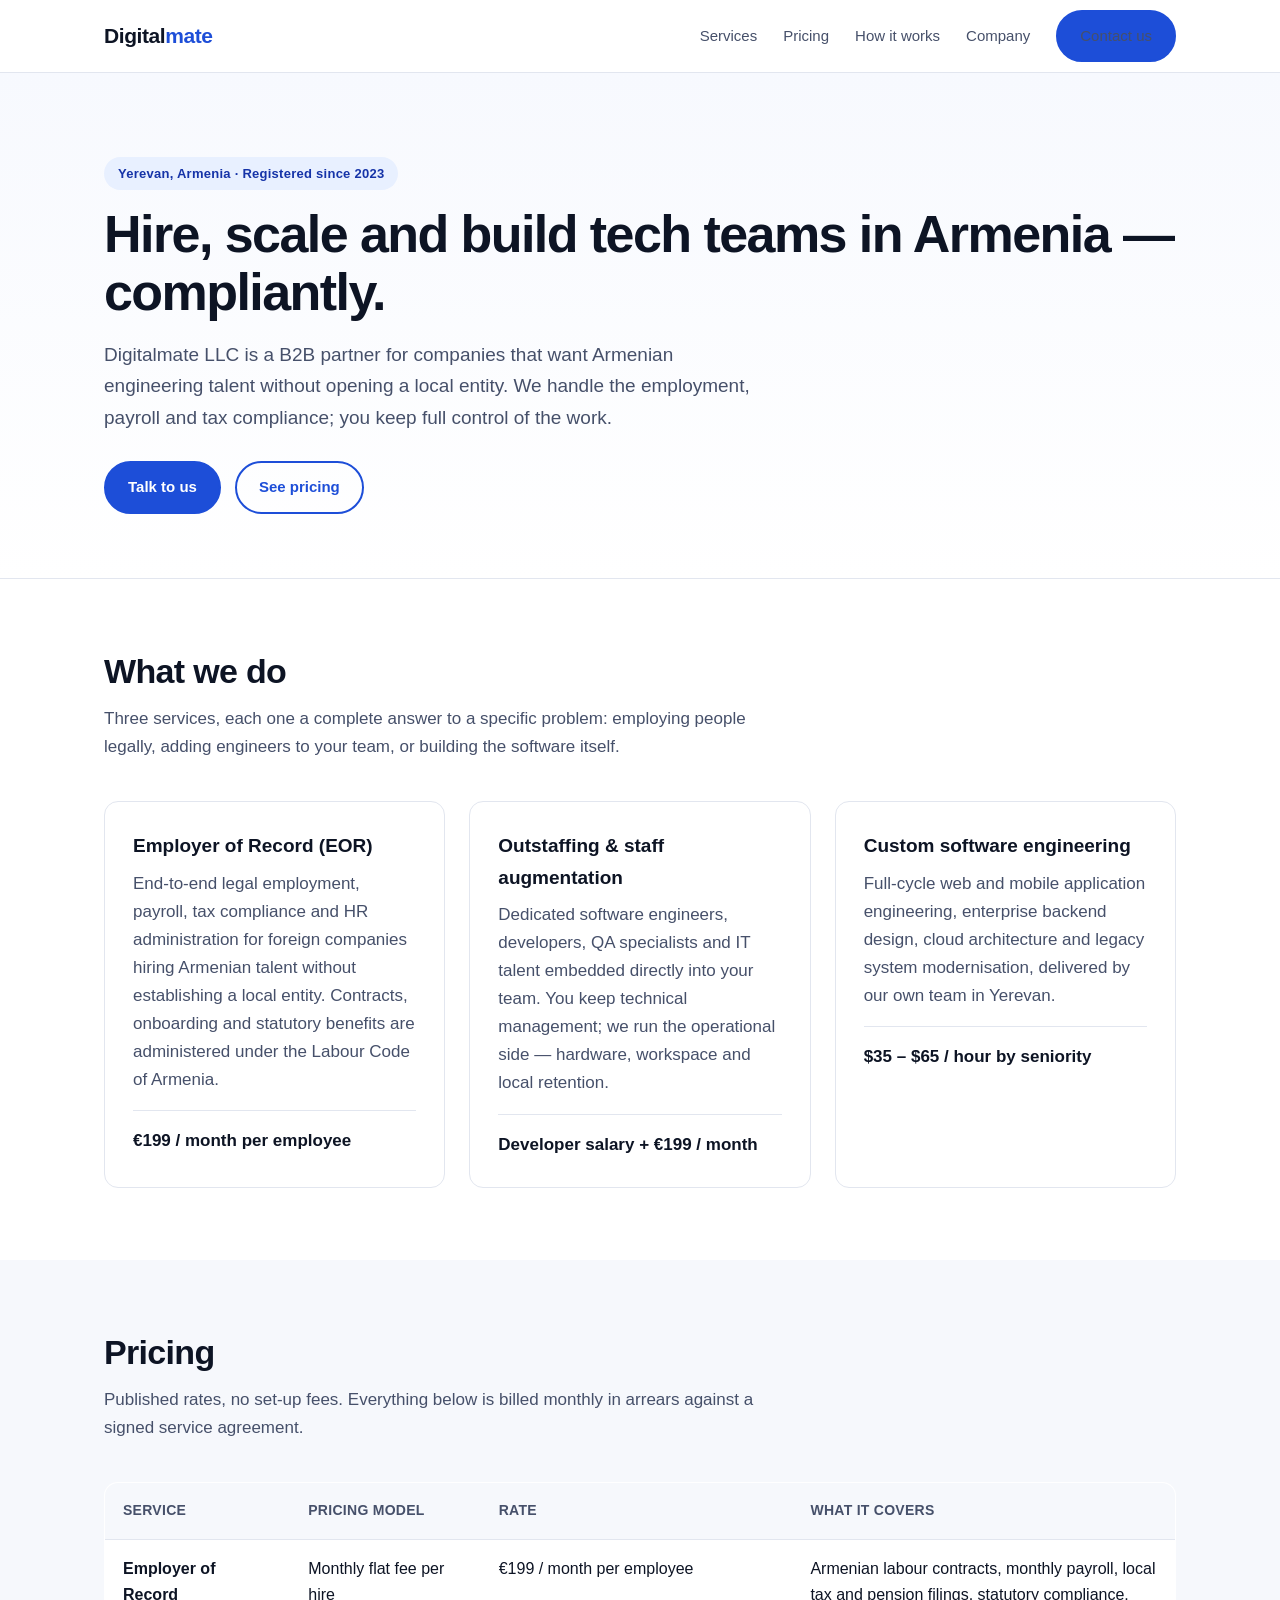
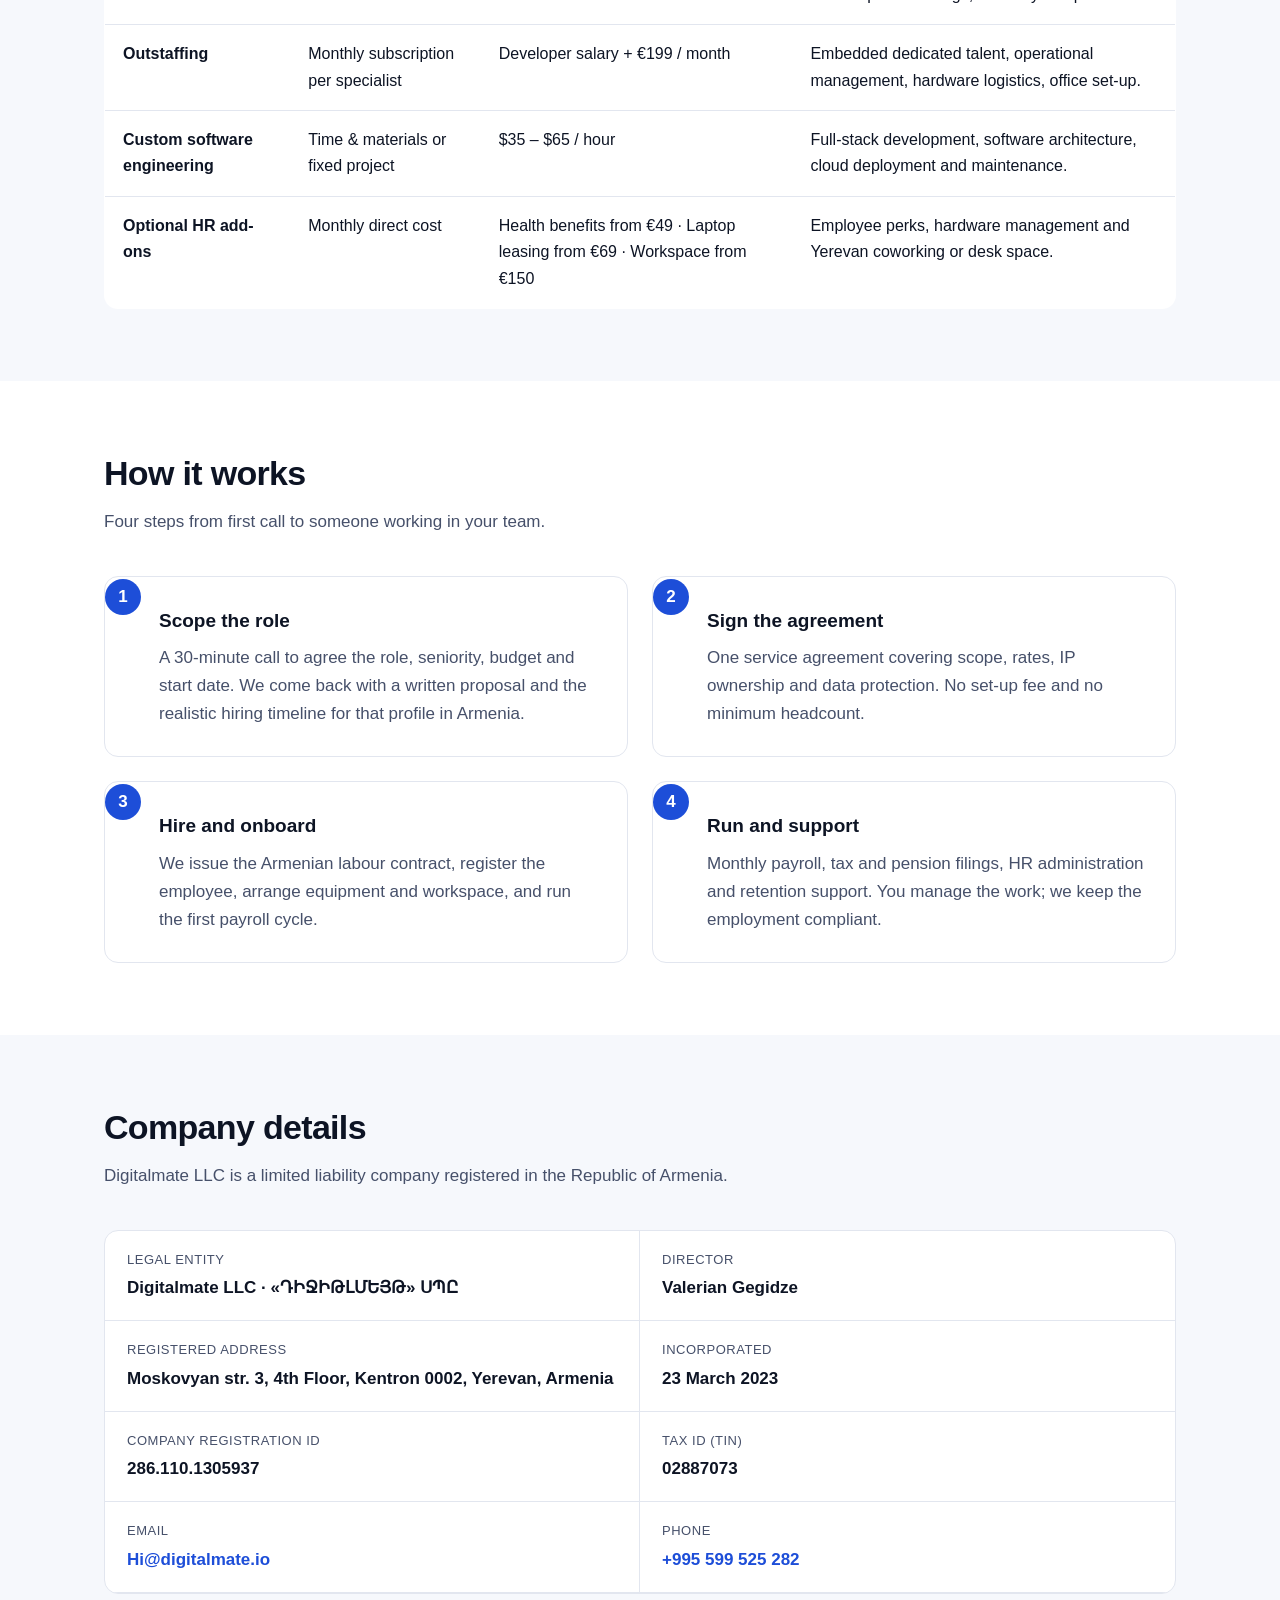
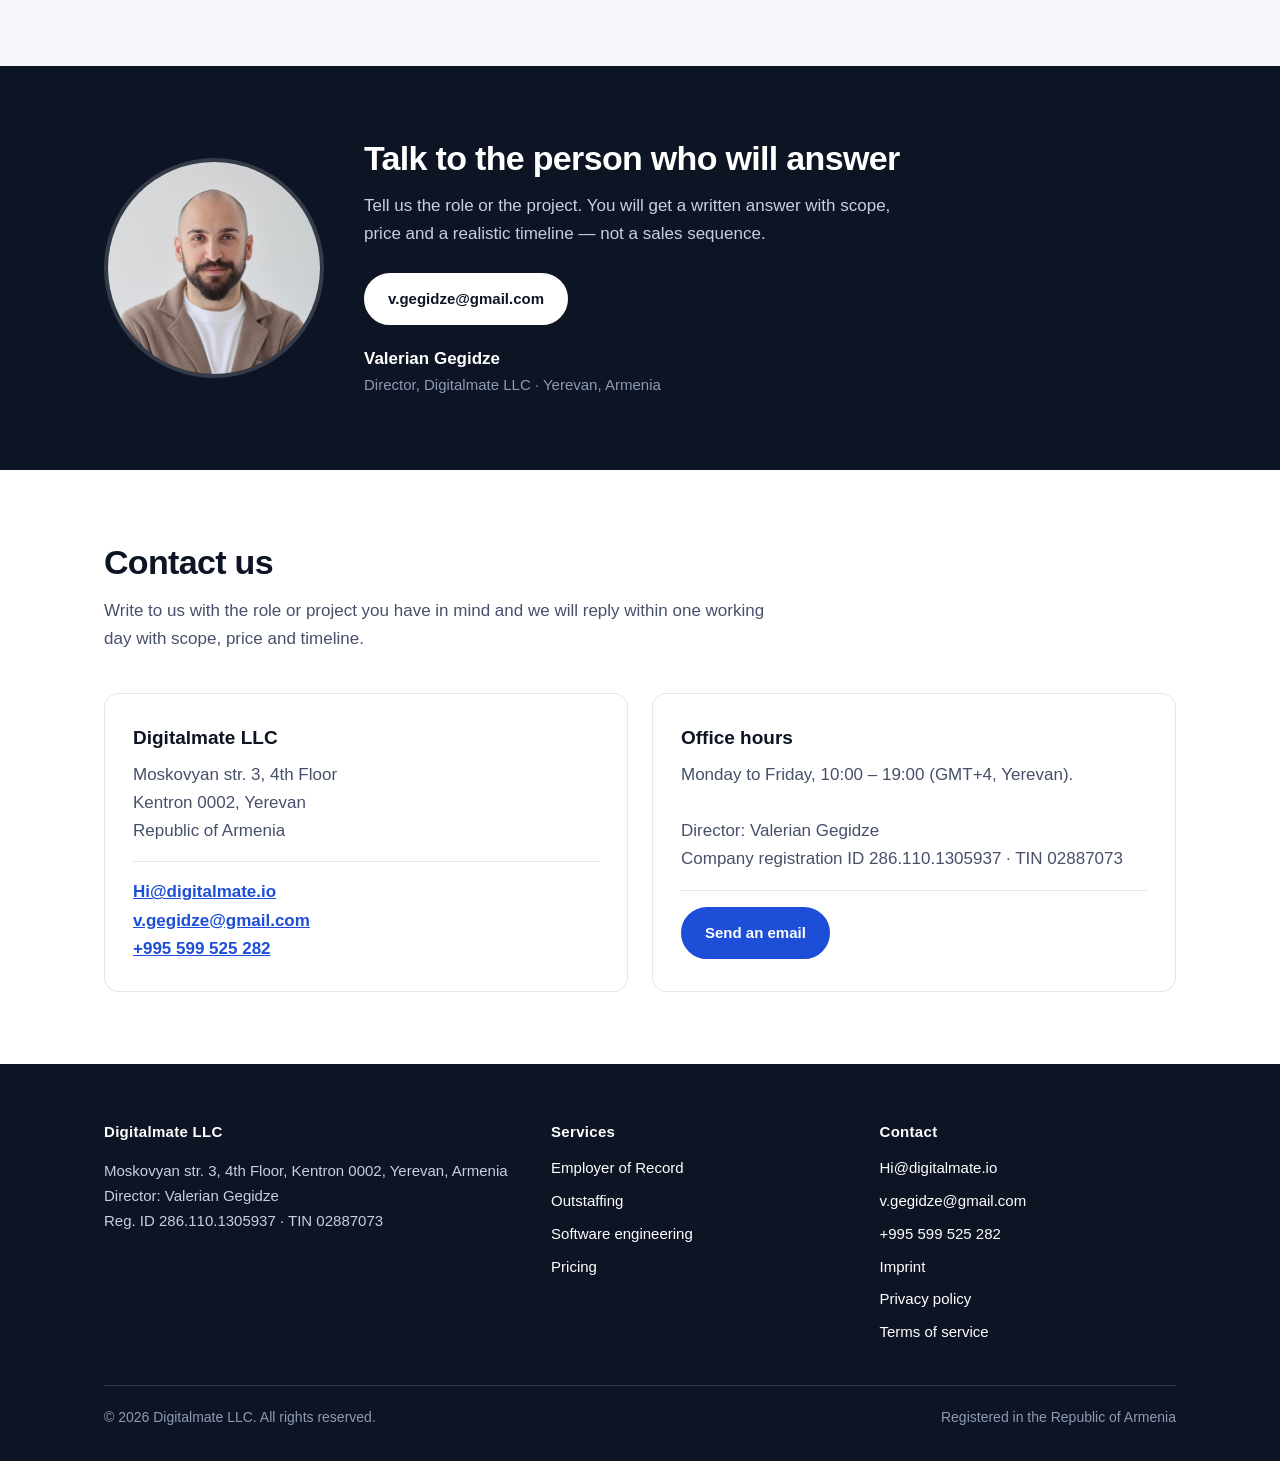
==== commit 882bc9e9: "Contact details without labels Co-Authored-By: Claude Opus 5 <noreply@anthropic.com>" ====
--- a/index.html
+++ b/index.html
@@ -265,9 +265,9 @@
             Republic of Armenia
           </p>
           <span class="price">
-            General enquiries: <a href="mailto:Hi@digitalmate.io">Hi@digitalmate.io</a><br>
-            Valerian Gegidze, Director: <a href="mailto:v.gegidze@gmail.com">v.gegidze@gmail.com</a><br>
-            Phone: <a href="tel:+995599525282">+995 599 525 282</a>
+            <a href="mailto:Hi@digitalmate.io">Hi@digitalmate.io</a><br>
+            <a href="mailto:v.gegidze@gmail.com">v.gegidze@gmail.com</a><br>
+            <a href="tel:+995599525282">+995 599 525 282</a>
           </span>
         </article>
         <article class="card">
